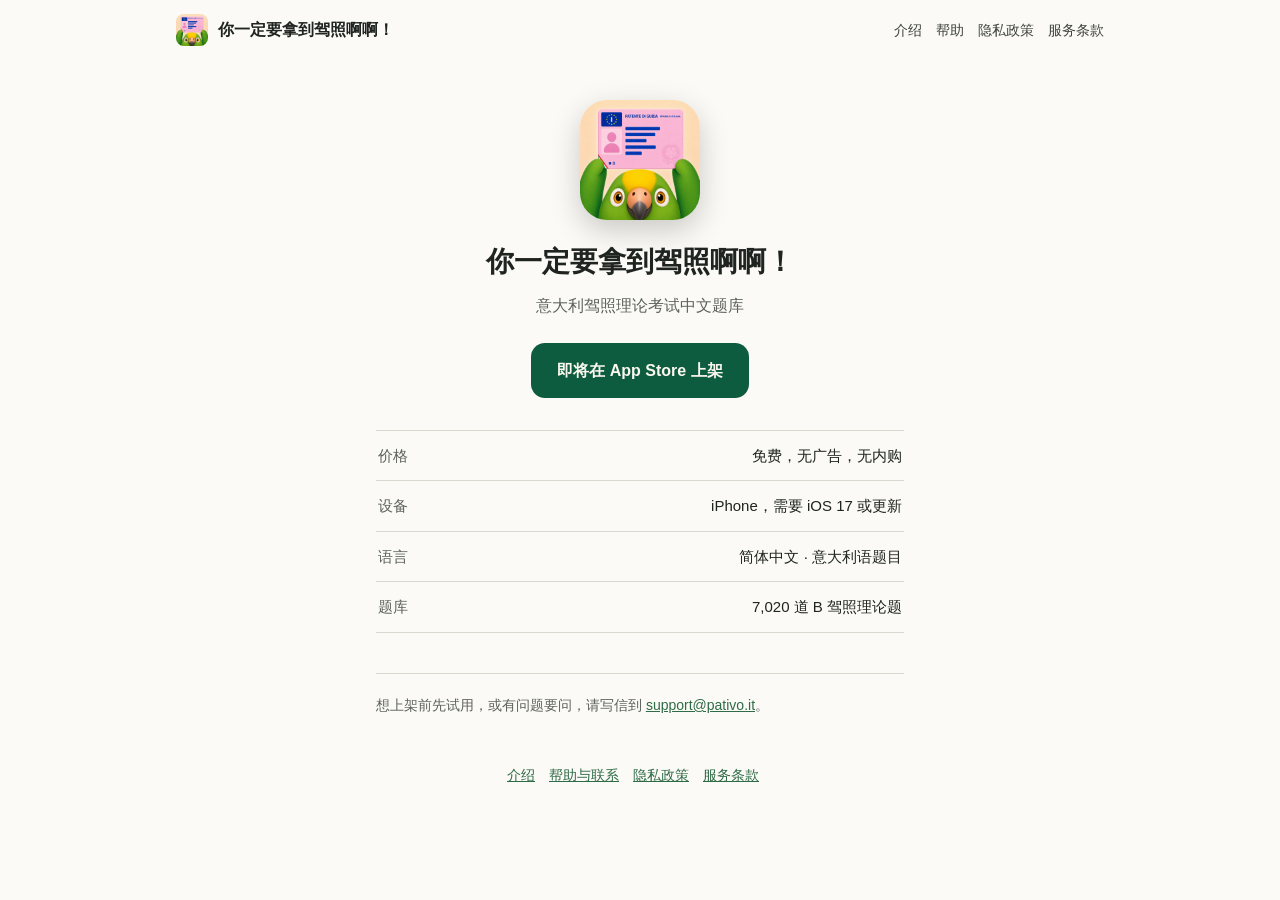
==== download.html @ b310472b "Initial site: intro, download, privacy policy, terms, support" ====
<!doctype html>
<html lang="zh-Hans"><head><meta charset="utf-8"><meta name="viewport" content="width=device-width,initial-scale=1">
<title>下载 · 你一定要拿到驾照啊啊！</title>
<link rel="icon" href="favicon.png"><link rel="apple-touch-icon" href="apple-touch-icon.png"><link rel="stylesheet" href="style.css"></head>
<body>
<div class="bar"><a class="brand" href="index.html"><img src="img/icon.png" alt="">你一定要拿到驾照啊啊！</a>
  <nav><a href="index.html">介绍</a><a href="support.html">帮助</a><a href="privacy.html">隐私政策</a><a href="terms.html">服务条款</a></nav></div>
<div class="dl">
  <img class="icon" src="img/icon.png" alt="App 图标">
  <h1>你一定要拿到驾照啊啊！</h1>
  <p class="sub">意大利驾照理论考试中文题库</p>
  <span class="status">即将在 App Store 上架</span>
  <div class="facts">
    <div><span>价格</span><span>免费，无广告，无内购</span></div>
    <div><span>设备</span><span>iPhone，需要 iOS 17 或更新</span></div>
    <div><span>语言</span><span>简体中文 · 意大利语题目</span></div>
    <div><span>题库</span><span>7,020 道 B 驾照理论题</span></div>
  </div>
  <p class="note" style="text-align:left">想上架前先试用，或有问题要问，请写信到 <a href="mailto:support@pativo.it">support@pativo.it</a>。</p>
</div>
<footer style="text-align:center"><a href="index.html">介绍</a><a href="support.html">帮助与联系</a><a href="privacy.html">隐私政策</a><a href="terms.html">服务条款</a></footer>
</body></html>
---- style.css ----
:root{--bg:#fbfaf6;--ink:#1f2420;--muted:#5d625c;--line:#dcd8cf;--green:#0d5c3f;--green-ink:#2f6b46;--gold:#f4d58a;--card:#ffffff;}
@media (prefers-color-scheme:dark){:root{--bg:#141614;--ink:#e9e7e1;--muted:#a3a59f;--line:#34372f;--green-ink:#7fbf94;--card:#1c1f1c;}}
*{box-sizing:border-box}
html{-webkit-text-size-adjust:100%}
body{margin:0;background:var(--bg);color:var(--ink);font:16px/1.7 -apple-system,BlinkMacSystemFont,"PingFang SC","Helvetica Neue",sans-serif}
a{color:var(--green-ink)}
img{max-width:100%;display:block}

/* shared top bar */
.bar{display:flex;align-items:center;justify-content:space-between;gap:12px;flex-wrap:wrap;max-width:960px;margin:0 auto;padding:14px 16px}
.brand{display:flex;align-items:center;gap:10px;font-weight:700;color:inherit;text-decoration:none}
.brand img{width:32px;height:32px;border-radius:8px}
.bar nav a{margin-left:14px;font-size:14px;text-decoration:none;color:inherit;opacity:.85}
.bar nav a:hover{opacity:1;text-decoration:underline}

/* landing pages */
.hero{background:var(--green);color:#fbf8ef}
.hero .bar{color:#fbf8ef}
.hero-in{max-width:960px;margin:0 auto;padding:32px 16px 72px;display:grid;grid-template-columns:1.1fr .9fr;gap:32px;align-items:center}
.hero h1{font-size:40px;line-height:1.2;margin:0 0 12px;letter-spacing:1px}
.hero h1 span{color:var(--gold)}
.hero p{font-size:18px;color:#d7e8dd;margin:0 0 24px}
.hero .phone{justify-self:center;width:min(300px,70vw);border-radius:36px;border:8px solid #fbf8ef;box-shadow:0 24px 60px rgba(0,0,0,.35);overflow:hidden}
.btn{display:inline-block;background:#fbf8ef;color:#0d5c3f;font-weight:700;padding:14px 26px;border-radius:14px;text-decoration:none;box-shadow:0 4px 0 rgba(0,0,0,.25)}
.btn.soft{background:transparent;color:inherit;border:1.5px solid currentColor;box-shadow:none;margin-left:10px}
main.wrap{max-width:960px;margin:0 auto;padding:48px 16px 32px}
h2.sec{font-size:26px;margin:0 0 6px}
.lead{color:var(--muted);margin:0 0 28px}
.grid{display:grid;grid-template-columns:repeat(3,1fr);gap:16px}
.feat{background:var(--card);border:1px solid var(--line);border-radius:16px;padding:18px}
.feat h3{margin:0 0 6px;font-size:17px}
.feat p{margin:0;color:var(--muted);font-size:15px}
.shots{display:flex;gap:16px;overflow-x:auto;padding:8px 2px 20px;scroll-snap-type:x mandatory}
.shots img{width:230px;flex:none;border-radius:22px;border:1px solid var(--line);scroll-snap-align:start}
.note{font-size:14px;color:var(--muted);border-top:1px solid var(--line);margin-top:40px;padding-top:20px}
footer{max-width:960px;margin:0 auto;padding:8px 16px 48px;font-size:14px;color:var(--muted)}
footer a{margin-right:14px}

/* download page */
.dl{max-width:560px;margin:0 auto;padding:40px 16px 24px;text-align:center}
.dl .icon{width:120px;height:120px;border-radius:27px;margin:0 auto 18px;box-shadow:0 10px 30px rgba(0,0,0,.2)}
.dl h1{font-size:28px;margin:0 0 6px}
.dl .sub{color:var(--muted);margin:0 0 24px}
.status{display:inline-block;background:var(--green);color:#fbf8ef;font-weight:700;padding:14px 26px;border-radius:14px}
.facts{text-align:left;border-top:1px solid var(--line);margin-top:32px}
.facts div{display:flex;justify-content:space-between;gap:16px;padding:12px 2px;border-bottom:1px solid var(--line);font-size:15px}
.facts span:first-child{color:var(--muted)}

@media (max-width:720px){
  .hero-in{grid-template-columns:1fr;padding-bottom:48px}
  .hero h1{font-size:32px}
  .grid{grid-template-columns:1fr}
  .btn.soft{margin:10px 0 0}
}

/* legal pages */
main{max-width:720px;margin:0 auto;padding:32px 16px 64px}
main h1{font-size:26px;line-height:1.3;margin:0 0 4px}
main h2{font-size:19px;margin:32px 0 8px;padding-top:16px;border-top:1px solid var(--line)}
main h3{font-size:16px;margin:20px 0 4px}
.meta{color:var(--muted);font-size:14px;margin:0 0 20px}
main>nav{font-size:14px;margin-bottom:24px}
main>nav a{margin-right:16px}
table{width:100%;border-collapse:collapse;font-size:14px;margin:8px 0}
th,td{border-bottom:1px solid var(--line);text-align:left;padding:8px 6px;vertical-align:top}
.lang{color:var(--muted);font-size:14px}
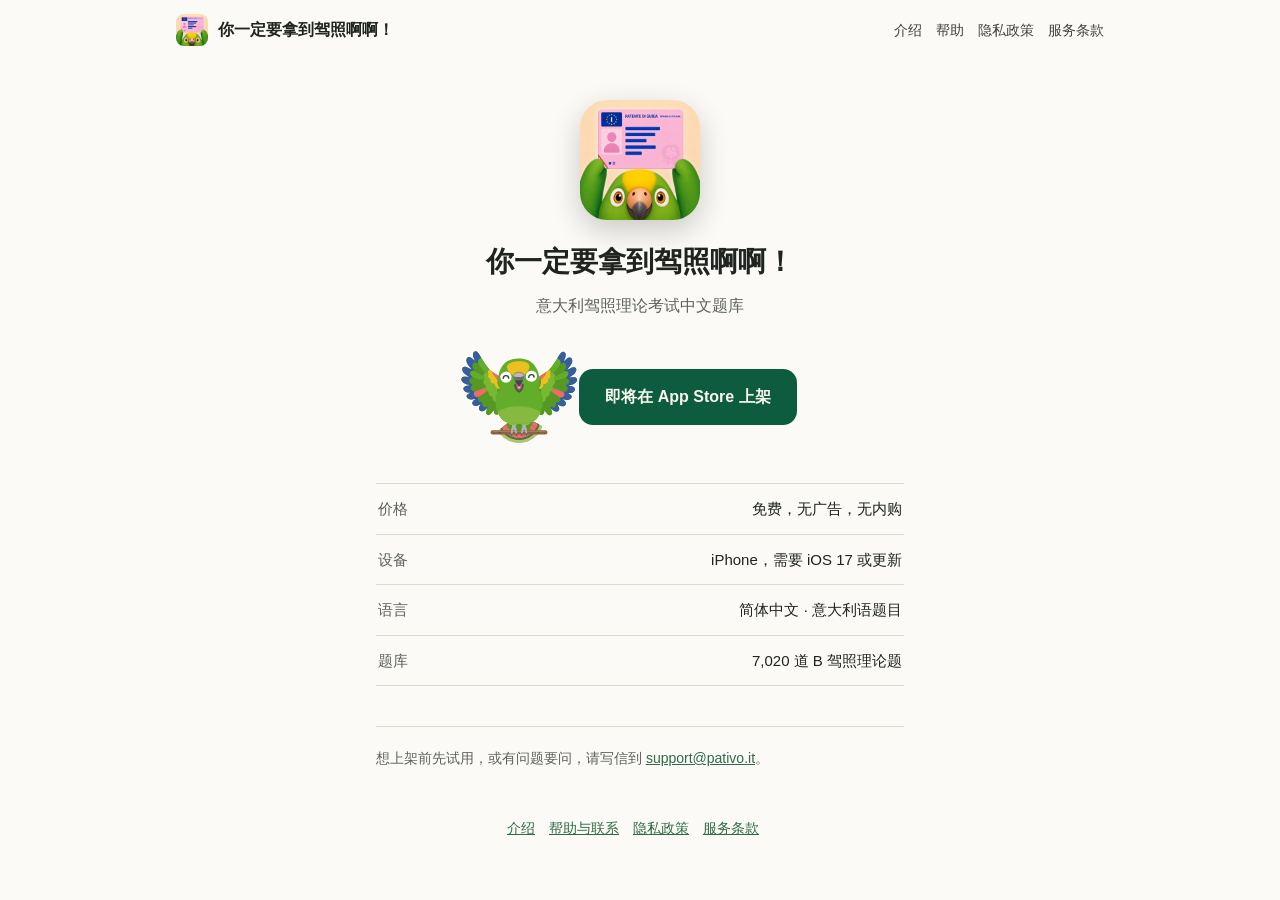
==== commit 17405c62: "Add Brillo: driving hero, interactive mascot section, dancing on download page" ====
--- a/download.html
+++ b/download.html
@@ -9,7 +9,7 @@
   <img class="icon" src="img/icon.png" alt="App 图标">
   <h1>你一定要拿到驾照啊啊！</h1>
   <p class="sub">意大利驾照理论考试中文题库</p>
-  <span class="status">即将在 App Store 上架</span>
+  <div class="cta"><div class="dl-brillo"><iframe src="brillo/brillo.html#mood=dance" title="Brillo 在跳舞" scrolling="no"></iframe></div><span class="status">即将在 App Store 上架</span></div>
   <div class="facts">
     <div><span>价格</span><span>免费，无广告，无内购</span></div>
     <div><span>设备</span><span>iPhone，需要 iOS 17 或更新</span></div>
--- a/style.css
+++ b/style.css
@@ -64,3 +64,22 @@
 table{width:100%;border-collapse:collapse;font-size:14px;margin:8px 0}
 th,td{border-bottom:1px solid var(--line);text-align:left;padding:8px 6px;vertical-align:top}
 .lang{color:var(--muted);font-size:14px}
+
+/* Brillo */
+iframe{border:0;background:transparent;display:block;width:100%;height:100%}
+.hero .car{justify-self:center;width:min(440px,90vw);aspect-ratio:1040/870}
+.meet{display:grid;grid-template-columns:280px 1fr;gap:28px;align-items:center;margin-top:48px;background:var(--card);border:1px solid var(--line);border-radius:20px;padding:20px 24px}
+.meet-art{width:100%;aspect-ratio:800/722}
+.meet .lead{margin-bottom:16px}
+.chips{display:flex;flex-wrap:wrap;gap:10px}
+.chips button{font:inherit;font-weight:600;font-size:15px;border:1.5px solid var(--line);background:var(--bg);color:var(--ink);border-radius:12px;padding:9px 16px;cursor:pointer;box-shadow:0 3px 0 var(--line)}
+.chips button:active{transform:translateY(2px);box-shadow:0 1px 0 var(--line)}
+.dl-brillo{width:180px;aspect-ratio:800/722;margin:0 auto -6px}
+@media (max-width:720px){
+  .meet{grid-template-columns:1fr;text-align:center;padding:16px}
+  .meet-art{width:220px;margin:0 auto}
+  .chips{justify-content:center}
+}
+.meet h2.sec{border-top:0;padding-top:0;margin-top:0}
+.cta{display:flex;align-items:center;justify-content:center;gap:0;margin-left:-24px}
+.cta .dl-brillo{width:120px;margin:0;flex:none}
